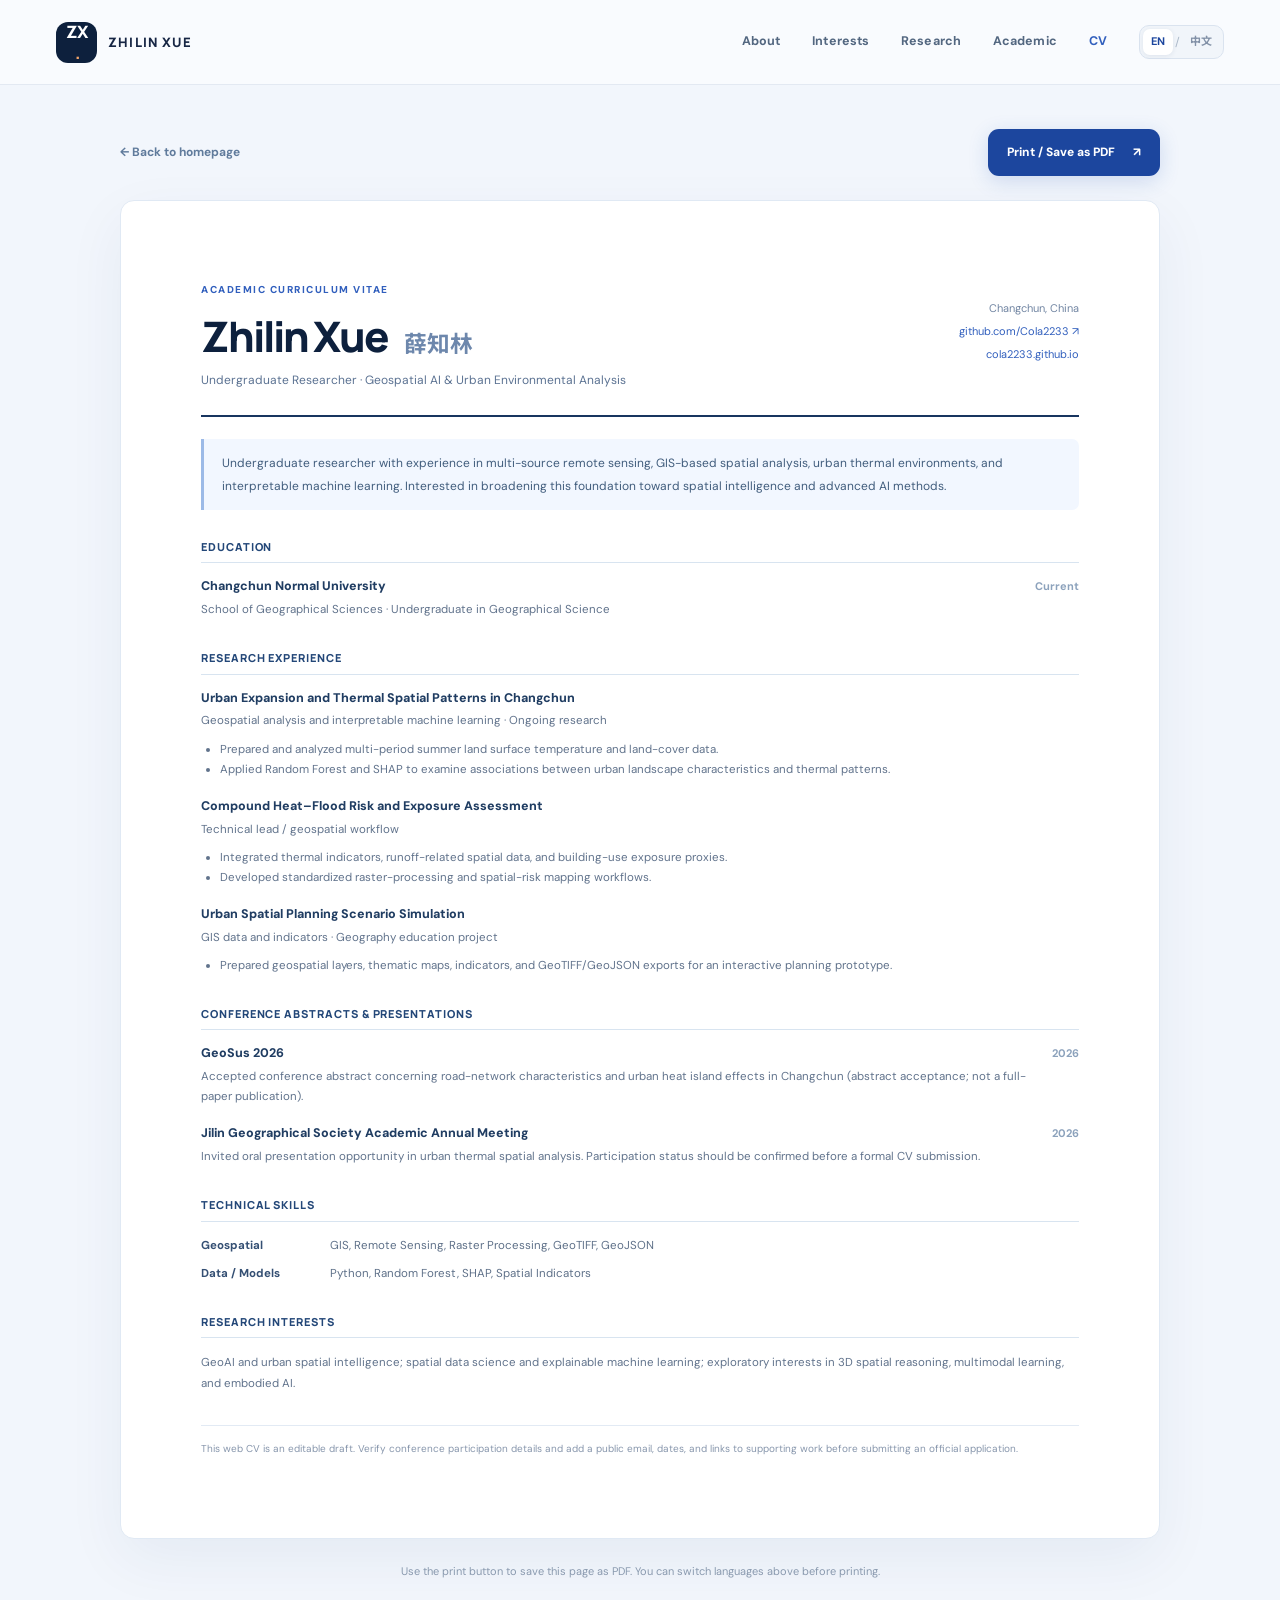
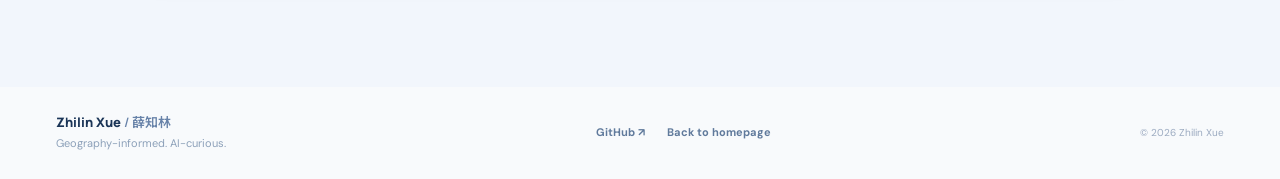
==== cv.html @ 3f7a569b "Add files via upload" ====
<!doctype html>
<html lang="en">
<head>
  <meta charset="utf-8"><meta name="viewport" content="width=device-width, initial-scale=1"><meta name="color-scheme" content="light"><meta name="theme-color" content="#f7f9fc">
  <meta name="description" data-i18n-content="meta.cvDesc" content="Academic CV of Zhilin Xue, undergraduate researcher in geospatial science and artificial intelligence.">
  <link rel="icon" href="assets/favicon.svg" type="image/svg+xml">
  <link rel="preconnect" href="https://fonts.googleapis.com"><link rel="preconnect" href="https://fonts.gstatic.com" crossorigin>
  <link href="https://fonts.googleapis.com/css2?family=DM+Sans:wght@400;500;600;700&family=Manrope:wght@400;500;600;700;800&family=Noto+Sans+SC:wght@400;500;600;700&display=swap" rel="stylesheet">
  <link rel="stylesheet" href="assets/styles.css"><script src="assets/translations.js" defer></script><script src="assets/main.js" defer></script>
  <title>Zhilin Xue · Academic CV</title>
</head>
<body data-page="cv">
  <a href="#main" class="skip-link" data-i18n="ui.skip">Skip to content</a>
  <header class="site-header"><div class="wrap nav-wrap">
    <a href="index.html" class="logo-lockup" data-internal-link><span class="brand-mark">ZX<span class="brand-dot">.</span></span><span class="brand-name">ZHILIN XUE</span></a>
    <nav id="site-nav" class="site-nav" aria-label="Primary navigation"><a href="index.html#about" data-internal-link data-i18n="nav.about">About</a><a href="index.html#interests" data-internal-link data-i18n="nav.interests">Interests</a><a href="index.html#projects" data-internal-link data-i18n="nav.projects">Research</a><a href="index.html#academic" data-internal-link data-i18n="nav.academic">Academic</a><a href="cv.html" data-internal-link class="active" aria-current="page" data-i18n="nav.cv">CV</a></nav>
    <div class="header-actions"><div class="lang-switch" role="group" aria-label="Website language"><button type="button" data-lang="en" aria-pressed="true">EN</button><span aria-hidden="true" class="lang-separator">/</span><button type="button" data-lang="zh" aria-pressed="false">中文</button></div><button type="button" class="mobile-menu" id="menu-toggle" aria-expanded="false" aria-controls="site-nav" aria-label="Open menu"><span></span><span></span><span></span></button></div>
  </div></header>
  <main id="main" class="cv-main"><div class="wrap cv-shell">
    <div class="cv-toolbar"><a href="index.html" class="back-link" data-internal-link><span aria-hidden="true">←</span> <span data-i18n="cv.back">Back to homepage</span></a><button type="button" class="button button-primary print-button" id="print-cv"><span data-i18n="cv.print">Print / Save as PDF</span> <span aria-hidden="true">↗</span></button></div>
    <article class="cv-paper">
      <header class="cv-paper-header"><div><div class="cv-eyebrow" data-i18n="cv.eyebrow">ACADEMIC CURRICULUM VITAE</div><h1>Zhilin Xue <span>薛知林</span></h1><p data-i18n="cv.subtitle">Undergraduate Researcher · Geospatial AI & Urban Environmental Analysis</p></div><div class="cv-header-side"><span data-i18n="cv.location">Changchun, China</span><a href="https://github.com/Cola2233" target="_blank" rel="noopener noreferrer">github.com/Cola2233 ↗</a><a href="index.html" data-internal-link>cola2233.github.io</a></div></header>
      <div class="cv-summary" data-i18n="cv.summary">Undergraduate researcher with experience in multi-source remote sensing, GIS-based spatial analysis, urban thermal environments, and interpretable machine learning. Interested in broadening this foundation toward spatial intelligence and advanced AI methods.</div>
      <section class="cv-section"><h2 data-i18n="cv.education">Education</h2><div class="cv-entry"><div class="cv-entry-main"><strong data-i18n="cv.school">Changchun Normal University</strong><span data-i18n="cv.schoolEnglish">School of Geographical Sciences · Undergraduate in Geographical Science</span></div><div class="cv-date" data-i18n="cv.current">Current</div></div></section>
      <section class="cv-section"><h2 data-i18n="cv.research">Research Experience</h2>
        <div class="cv-entry"><div class="cv-entry-main"><strong data-i18n="cv.r1title">Urban Expansion and Thermal Spatial Patterns in Changchun</strong><span data-i18n="cv.r1role">Geospatial analysis and interpretable machine learning · Ongoing research</span><ul><li data-i18n="cv.r1b1">Prepared and analyzed multi-period summer land surface temperature and land-cover data.</li><li data-i18n="cv.r1b2">Applied Random Forest and SHAP to examine associations between urban landscape characteristics and thermal patterns.</li></ul></div></div>
        <div class="cv-entry"><div class="cv-entry-main"><strong data-i18n="cv.r2title">Compound Heat–Flood Risk and Exposure Assessment</strong><span data-i18n="cv.r2role">Technical lead / geospatial workflow</span><ul><li data-i18n="cv.r2b1">Integrated thermal indicators, runoff-related spatial data, and building-use exposure proxies.</li><li data-i18n="cv.r2b2">Developed standardized raster-processing and spatial-risk mapping workflows.</li></ul></div></div>
        <div class="cv-entry"><div class="cv-entry-main"><strong data-i18n="cv.r3title">Urban Spatial Planning Scenario Simulation</strong><span data-i18n="cv.r3role">GIS data and indicators · Geography education project</span><ul><li data-i18n="cv.r3b1">Prepared geospatial layers, thematic maps, indicators, and GeoTIFF/GeoJSON exports for an interactive planning prototype.</li></ul></div></div>
      </section>
      <section class="cv-section"><h2 data-i18n="cv.presentations">Conference Abstracts & Presentations</h2>
        <div class="cv-entry"><div class="cv-entry-main"><strong>GeoSus 2026</strong><span data-i18n="cv.c1">Accepted conference abstract concerning road-network characteristics and urban heat island effects in Changchun (abstract acceptance; not a full-paper publication).</span></div><div class="cv-date">2026</div></div>
        <div class="cv-entry"><div class="cv-entry-main"><strong data-i18n="cv.c2title">Jilin Geographical Society Academic Annual Meeting</strong><span data-i18n="cv.c2">Invited oral presentation opportunity in urban thermal spatial analysis. Participation status should be confirmed before a formal CV submission.</span></div><div class="cv-date">2026</div></div>
      </section>
      <section class="cv-section"><h2 data-i18n="cv.skills">Technical Skills</h2><div class="cv-skill-row"><strong data-i18n="cv.sgeo">Geospatial</strong><span>GIS, Remote Sensing, Raster Processing, GeoTIFF, GeoJSON</span></div><div class="cv-skill-row"><strong data-i18n="cv.sdata">Data / Models</strong><span>Python, Random Forest, SHAP, Spatial Indicators</span></div></section>
      <section class="cv-section"><h2 data-i18n="cv.interests">Research Interests</h2><p data-i18n="cv.interestsDesc">GeoAI and urban spatial intelligence; spatial data science and explainable machine learning; exploratory interests in 3D spatial reasoning, multimodal learning, and embodied AI.</p></section>
      <div class="cv-paper-note" data-i18n="cv.note">This web CV is an editable draft. Verify conference participation details and add a public email, dates, and links to supporting work before submitting an official application.</div>
    </article>
    <p class="cv-after" data-i18n="cv.after">Use the print button to save this page as PDF. You can switch languages above before printing.</p>
  </div></main>
  <footer class="site-footer"><div class="wrap footer-inner"><div><strong>Zhilin Xue <span class="footer-cname">/ 薛知林</span></strong><span data-i18n="footer.tag">Geography-informed. AI-curious.</span></div><div class="footer-links"><a href="https://github.com/Cola2233" target="_blank" rel="noopener noreferrer">GitHub ↗</a><a href="index.html" data-internal-link data-i18n="cv.back">Back to homepage</a></div><span class="copyright">© <span id="year">2026</span> Zhilin Xue</span></div></footer>
</body>
</html>
---- assets/styles.css ----
:root {
  --ink: #172644;
  --ink-strong: #0d203d;
  --muted: #60718a;
  --muted-light: #8898ac;
  --brand: #315fbd;
  --brand-deep: #1c469e;
  --brand-light: #e7f0ff;
  --line: #dde5ef;
  --bg: #f8fafc;
  --white: #fff;
  --orange: #f3a469;
  --body-font: 'DM Sans', 'Noto Sans SC', sans-serif;
  --display-font: 'Manrope', 'Noto Sans SC', sans-serif;
  --shadow: 0 15px 50px rgba(23, 55, 103, .07);
}
*, *::before, *::after { box-sizing: border-box; }
html { scroll-behavior: smooth; scroll-padding-top: 105px; }
body { margin: 0; color: var(--ink); background: var(--bg); font-family: var(--body-font); font-size: 16px; line-height: 1.73; -webkit-font-smoothing: antialiased; }
body.is-zh { font-family: 'Noto Sans SC', 'DM Sans', sans-serif; }
::selection { background: #d8e5ff; color: var(--ink-strong); }
button, a { -webkit-tap-highlight-color: transparent; }
a { color: inherit; text-decoration: none; }
button { font: inherit; cursor: pointer; }
a:focus-visible, button:focus-visible { outline: 3px solid #7ca5f5; outline-offset: 4px; }
.wrap { width: min(1168px, calc(100% - 96px)); margin: 0 auto; }
.skip-link { position: fixed; z-index: 100; top: -80px; left: 18px; background: var(--ink-strong); color: white; padding: 8px 15px; border-radius: 8px; }
.skip-link:focus { top: 10px; }
.reading-progress { position: fixed; z-index: 50; left: 0; top: 0; height: 3px; width: 0; background: var(--brand); transition: width .1s ease-out; }
.site-header { position: sticky; top: 0; z-index: 40; height: 85px; background: rgba(249, 251, 254, .93); border-bottom: 1px solid rgba(221, 229, 239, .78); backdrop-filter: blur(18px); -webkit-backdrop-filter: blur(18px); }
.nav-wrap { height: 100%; display: flex; align-items: center; justify-content: space-between; gap: 32px; }
.logo-lockup { display: inline-flex; gap: 11px; align-items: center; white-space: nowrap; flex: 0 0 auto; }
.brand-mark { display: grid; place-items: center; position: relative; width: 41px; height: 41px; background: var(--ink-strong); color: white; border-radius: 12px; font: 800 17px/1 var(--display-font); letter-spacing: -1.4px; }
.brand-dot { color: var(--orange); }
.brand-name { font: 800 13px/1 var(--display-font); letter-spacing: .09em; }
.site-nav { display: flex; align-items: center; gap: clamp(17px, 2.5vw, 35px); margin-left: auto; }
.site-nav a { color: #536780; font-weight: 700; font-size: 12.5px; letter-spacing: .008em; transition: color .18s ease; }
.site-nav a:hover, .site-nav a.active, .site-nav a[aria-current] { color: var(--brand); }
.header-actions { display: flex; align-items: center; gap: 14px; }
.lang-switch { border: 1px solid #dae3ef; background: #f1f5fa; border-radius: 10px; display: inline-flex; align-items: center; padding: 3px; gap: 2px; }
.lang-switch button { border: 0; background: transparent; padding: 5px 8px; font-size: 11px; font-weight: 700; color: #8291a7; border-radius: 7px; line-height: 1.45; transition: background .2s, color .2s, box-shadow .2s; }
.lang-switch button.active { color: var(--brand-deep); background: #fff; box-shadow: 0 1px 5px rgba(30,60,100,.09); }
.lang-separator { color: #abb8c8; font-size: 12px; }
.mobile-menu { display: none; }
.section-padding { padding: 112px 0; }
.hero { position: relative; padding: 103px 0 115px; overflow: hidden; background: radial-gradient(ellipse at 72% 44%, #edf4ff 0, transparent 54%), #fbfcff; }
.hero::before { content: ''; position: absolute; width: 520px; height: 520px; background: radial-gradient(circle, rgba(211,229,255,.45), transparent 70%); top: -220px; left: -200px; pointer-events: none; }
.hero-grid { display: grid; grid-template-columns: minmax(0, 1.06fr) minmax(0, .94fr); gap: clamp(34px, 5vw, 76px); align-items: center; position: relative; }
.hero-content { position: relative; z-index: 2; }
.eyebrow { display: inline-flex; align-items: center; gap: 10px; font-size: 10px; letter-spacing: .15em; font-weight: 800; color: var(--brand); margin-bottom: 25px; line-height: 1.7; }
.pulse-dot { width: 8px; height: 8px; border-radius: 50%; background: #5d9ee4; box-shadow: 0 0 0 5px #e4efff; flex-shrink: 0; }
h1, h2, h3, p { margin-top: 0; }
.hero h1 { font: 800 clamp(48px, 5.4vw, 73px)/1.13 var(--display-font); letter-spacing: -.065em; margin: 0; color: var(--ink-strong); }
.hero h1 > span:first-child { font-size: .79em; }
.display-name { display: inline-block; white-space: nowrap; }
.full-stop { color: var(--brand); }
.hero-rule { width: 64px; height: 3px; border-radius: 3px; background: #7e9ddc; margin: 27px 0 23px; }
.hero-lead { font: 700 clamp(19px, 2vw, 24px)/1.5 var(--display-font); letter-spacing: -.024em; color: #334c70; max-width: 610px; margin-bottom: 15px; }
.hero-intro { font-size: 14.5px; line-height: 1.9; max-width: 550px; color: var(--muted); margin-bottom: 27px; }
.hero-cta { display: flex; align-items: center; flex-wrap: wrap; gap: 11px; }
.button { display: inline-flex; justify-content: center; align-items: center; gap: 18px; border-radius: 11px; border: 1px solid transparent; min-height: 47px; padding: 11px 19px; font-size: 12px; line-height: 1.3; font-weight: 800; transition: transform .2s ease, background .2s ease, box-shadow .2s ease; }
.button:hover { transform: translateY(-2px); }
.button-primary { color: #fff; background: var(--brand-deep); box-shadow: 0 5px 20px rgba(40,88,182,.18); }
.button-primary:hover { background: #173980; box-shadow: 0 9px 25px rgba(40,88,182,.22); }
.button-outline { border-color: #ccd8e8; background: rgba(255,255,255,.75); color: var(--ink); }
.button-outline:hover { border-color: #91acd2; background: #fff; }
.hero-meta { display: flex; flex-wrap: wrap; gap: 12px 24px; align-items: center; margin-top: 34px; }
.meta-item { display: inline-flex; align-items: center; gap: 7px; color: #617590; font-size: 11px; font-weight: 700; }
.meta-item svg { color: #8ca2c3; }
.tiny-ring { width: 10px; height: 10px; border: 2px solid #8ca2c3; border-radius: 50%; }
.hero-art { position: relative; min-width: 0; padding: 14px 0 25px 15px; }
.art-frame { overflow: hidden; transform: rotate(1.4deg); background: white; padding: 14px; border: 1px solid #d6e1ef; box-shadow: 0 22px 65px rgba(27,66,120,.16), 0 5px 12px rgba(27,66,120,.035); border-radius: 20px; }
.visual-topbar, .visual-bottom { display: flex; align-items: center; justify-content: space-between; gap: 10px; }
.visual-topbar { padding: 1px 5px 12px; }
.visual-kicker, .visual-coordinates, .visual-index { font: 700 9px/1.4 var(--display-font); letter-spacing: .13em; color: #7a90ab; }
.visual-coordinates { color: #9caabc; }
.art-map { display: block; width: 100%; height: auto; aspect-ratio: 540/510; border-radius: 9px; }
.visual-bottom { padding: 13px 5px 0; }
.visual-legend { display: flex; align-items: center; gap: 5px; font-size: 9px; line-height: 1.55; color: #7b90aa; }
.legend-color { display: inline-block; width: 8px; height: 8px; border-radius: 2px; flex: 0 0 auto; }
.legend-color.cool { background: #90b0f1; }
.legend-color.warm { background: #efb381; margin-right: 5px; }
.floating-tag { position: absolute; right: -17px; bottom: 0; transform: rotate(-2deg); display: inline-flex; gap: 11px; align-items: center; background: var(--ink-strong); color: #fff; box-shadow: 0 10px 30px rgba(22,43,83,.16); padding: 13px 16px; border-radius: 9px; font-size: 9px; font-weight: 800; letter-spacing: .075em; }
.floating-tag-symbol { color: #f4b580; font-size: 19px; font-weight: 400; }
.subtle-strip { background: #eaf1fa; border-block: 1px solid #dbe7f5; }
.keyword-list { display: flex; align-items: center; justify-content: space-between; gap: 15px; min-height: 62px; color: #7088ac; font: 800 10px/1.6 var(--display-font); letter-spacing: .105em; }
.keyword-list > span:nth-child(even) { color: #9fb9de; font-size: 14px; }
.section-grid { display: grid; grid-template-columns: minmax(165px, .3fr) minmax(0, .7fr); gap: 48px; }
.section-label { text-transform: uppercase; color: #4e74b0; font-size: 10px; line-height: 1.7; font-weight: 800; letter-spacing: .13em; white-space: nowrap; }
.section-index { color: #a5b7cf; margin-right: 10px; }
.section-title { color: var(--ink-strong); font: 800 clamp(27px, 3.5vw, 42px)/1.27 var(--display-font); letter-spacing: -.049em; margin-bottom: 20px; max-width: 770px; }
.section-body p { color: #5a6e89; font-size: 14.5px; line-height: 2; margin-bottom: 14px; max-width: 850px; }
.section-body p.body-large { color: #2f4668; font-size: 17px; line-height: 1.8; font-weight: 600; margin-bottom: 20px; }
.about-section { background: #fff; }
.about-meta { display: grid; grid-template-columns: 1fr 1fr; gap: 28px; border-top: 1px solid var(--line); margin-top: 32px; padding-top: 25px; }
.about-meta > div { display: flex; flex-direction: column; gap: 6px; }
.mini-label { font: 800 9px/1.6 var(--display-font); letter-spacing: .16em; color: #8fa1bc; }
.about-meta strong { color: #324b6c; font-size: 12px; font-weight: 700; }
.section-intro { display: grid; grid-template-columns: minmax(165px, .3fr) minmax(0, .7fr); gap: 48px; margin-bottom: 42px; }
.section-intro .section-title { margin-bottom: 10px; }
.section-subtitle { font-size: 14px; color: var(--muted); line-height: 1.85; max-width: 750px; margin: 0; }
.interests-section { background: #f5f8fc; }
.interest-grid { display: grid; grid-template-columns: 1fr 1fr; gap: 22px; }
.interest-card { position: relative; background: #fff; border: 1px solid #dbe4ef; border-radius: 17px; padding: clamp(25px, 3.3vw, 42px); overflow: hidden; min-height: 355px; transition: transform .2s ease, box-shadow .2s ease; }
.interest-card:hover { transform: translateY(-4px); box-shadow: var(--shadow); }
.interest-card.primary-card { background: linear-gradient(145deg, #fff 62%, #f1f6fd); }
.interest-card.exploration-card { background: linear-gradient(145deg, #fff 59%, #eef1fb); }
.interest-header { display: flex; justify-content: space-between; align-items: center; font: 800 10px/1.5 var(--display-font); letter-spacing: .15em; color: #7992b7; }
.interest-glyph { font-size: 18px; font-weight: 400; color: #9db2d2; }
.interest-symbol { position: relative; margin: 35px 0 23px; height: 48px; width: 48px; }
.geosymbol { border: 2px solid #3d71be; transform: rotate(22deg); border-radius: 6px; }
.geosymbol span { position: absolute; border: 1px solid #85a9dc; border-radius: 3px; width: 29px; height: 29px; }
.geosymbol span:nth-child(1) { left: -11px; top: 9px; }
.geosymbol span:nth-child(2) { left: 9px; top: -10px; }
.geosymbol span:nth-child(3) { left: 15px; top: 22px; width: 12px; height: 12px; background: #8db3e9; }
.aisymbol { border: 1px solid #5474b9; border-radius: 50%; }
.aisymbol::after, .aisymbol::before { content: ''; position: absolute; background: #879ed4; height: 1px; transform-origin: left; }
.aisymbol::before { width: 47px; transform: rotate(45deg); top: 10px; left: 5px; }
.aisymbol::after { width: 45px; transform: rotate(-40deg); top: 34px; left: 6px; }
.aisymbol span { position: absolute; z-index: 1; width: 10px; height: 10px; background: #4e6cbd; border-radius: 50%; box-shadow: 0 0 0 4px #e7eefa; }
.aisymbol span:nth-child(1) { top: 2px; left: 1px; }.aisymbol span:nth-child(2) { top: 2px; right: 1px; }.aisymbol span:nth-child(3) { bottom: 2px; left: 1px; }.aisymbol span:nth-child(4) { bottom: 2px; right: 1px; }
.interest-card h3 { font: 800 clamp(18px, 2vw, 23px)/1.35 var(--display-font); letter-spacing: -.03em; margin-bottom: 11px; }
.interest-card p { color: var(--muted); font-size: 13px; line-height: 1.85; margin-bottom: 19px; max-width: 410px; }
.chip-row { display: flex; flex-wrap: wrap; gap: 7px; }
.chip-row span { display: inline-flex; align-items: center; background: #edf3fc; border-radius: 6px; padding: 6px 9px; color: #5173a6; font-size: 10px; font-weight: 700; line-height: 1.2; }
.interest-status { display: block; color: #527ebb; font: 800 9px/1.4 var(--display-font); letter-spacing: .13em; margin-top: 29px; }
.interest-status.exploring { color: #7e72b6; }
.project-section { background: #fff; }
.project-list { border-top: 1px solid var(--line); }
.project-card { display: grid; grid-template-columns: 178px minmax(0, 1fr) 26px; align-items: center; gap: 38px; padding: 28px 0; border-bottom: 1px solid var(--line); }
.project-index { display: flex; flex-direction: column; gap: 10px; align-items: flex-start; color: #a0b2ca; font: 800 10px/1.4 var(--display-font); letter-spacing: .14em; }
.project-art { position: relative; width: 178px; height: 136px; border-radius: 10px; overflow: hidden; }
.art-heat { background: linear-gradient(145deg, #dbecf5, #a8c6e2); }
.art-heat::before { content: ''; position: absolute; inset: -25%; background: repeating-linear-gradient(90deg, transparent 0 20px, rgba(255,255,255,.4) 21px), repeating-linear-gradient(0deg, transparent 0 21px, rgba(255,255,255,.4) 22px); transform: rotate(20deg) scale(1.2); }
.art-sun { position: absolute; top: -23px; right: -27px; width: 154px; height: 154px; background: radial-gradient(circle,#e8a36c 0%, #fbd2a4 25%, rgba(243,159,112,.55) 40%, transparent 67%); border-radius: 50%; }
.art-mosaic { position: absolute; bottom: -20px; left: 29px; width: 95px; height: 113px; border: 11px solid rgba(49,98,173,.25); transform: rotate(33deg); }
.art-flood { background: #e1edfa; }
.art-layer { position: absolute; width: 200px; height: 72px; border-radius: 42%; transform: rotate(-26deg); }
.art-layer.layer-a { top: 8px; left: -23px; background: #a6c5e5; }
.art-layer.layer-b { top: 41px; left: -18px; background: #648ebc; }
.art-layer.layer-c { top: 81px; left: 4px; background: #315e9a; }
.art-flood::after { content: ''; position: absolute; width: 168px; height: 168px; border: 2px dashed rgba(255,255,255,.75); border-radius: 50%; top: -18px; left: 42px; }
.art-education { background: #e9eefa; display: grid; grid-template-columns: repeat(3,1fr); grid-template-rows: repeat(2,1fr); gap: 7px; padding: 17px; }
.gridcell { border-radius: 5px; background: #abc1e3; }.gridcell.g2 { background:#719fd0 }.gridcell.g3 { background:#d5e1a5 }.gridcell.g4 { background:#8ab7ae }.gridcell.g5 { background:#3f74b2 }.gridcell.g6 { background:#e6bf83 }
.project-label { display: inline-flex; gap: 8px; align-items: center; color: #547fb5; font: 800 9px/1.6 var(--display-font); letter-spacing: .13em; margin-bottom: 10px; }
.status-dot { display: inline-block; width: 7px; height: 7px; border-radius: 50%; background: #5a96de; }
.status-dot.gray { background: #93a3bb; }
.project-detail h3 { color: #1c3354; font: 800 clamp(19px, 2.2vw, 24px)/1.4 var(--display-font); letter-spacing: -.035em; margin-bottom: 9px; }
.project-detail p { color: #65758a; font-size: 13px; line-height: 1.85; margin-bottom: 12px; max-width: 680px; }
.chip-row.muted span { background: #f2f5f9; color: #697d9d; padding: 5px 8px; }
.project-arrow { align-self: start; color: #b6c3d7; font-size: 19px; font-weight: 300; }
.section-footnote { color: #8c9bb0; font-size: 11px; line-height: 1.7; padding-top: 18px; }
.academic-section { background: #f5f8fc; }
.academic-list { border-top: 1px solid var(--line); }
.academic-row { display: grid; grid-template-columns: 85px minmax(0, 1fr) 140px; gap: 30px; align-items: start; padding: 30px 0; border-bottom: 1px solid var(--line); }
.academic-year { font: 800 20px/1.45 var(--display-font); letter-spacing: -.035em; color: #9caecc; }
.academic-type { display: inline-block; font: 800 9px/1.5 var(--display-font); letter-spacing: .12em; color: #537eba; margin-bottom: 10px; }
.academic-row h3 { font: 800 18px/1.5 var(--display-font); margin-bottom: 6px; letter-spacing: -.02em; color: #263d5f; }
.academic-row p { color: var(--muted); margin: 0; font-size: 13px; line-height: 1.8; }
.outcome { justify-self: end; white-space: nowrap; padding: 7px 10px; background: #e5effd; color: #416baa; font-size: 10px; font-weight: 800; border-radius: 6px; line-height: 1.35; }
.skills-section { background: white; }
.skill-grid { display: grid; grid-template-columns: repeat(4, minmax(0,1fr)); gap: 15px; }
.skill-block { background: #f5f8fc; border: 1px solid #e7edf6; border-radius: 12px; padding: 26px 21px; min-height: 196px; }
.skill-block.new-skill { background: #edf2fb; }
.skill-icon { display: inline-block; color: #9fb5d3; font: 800 11px/1.3 var(--display-font); margin-bottom: 27px; }
.skill-block h3 { color: #2b4468; font-size: 14px; line-height: 1.4; margin-bottom: 11px; font-weight: 800; }
.skill-block p { margin: 0; color: #697e9b; font-size: 11px; line-height: 1.85; }
.contact-section { background: #142a4c; color: white; }
.contact-inner { display: grid; grid-template-columns: 1fr auto; align-items: center; gap: 42px; }
.contact-kicker { color: #93b4f0; font: 800 10px/1.5 var(--display-font); letter-spacing: .16em; margin-bottom: 15px; }
.contact-section h2 { color: white; font: 800 clamp(27px,3.5vw,44px)/1.3 var(--display-font); letter-spacing: -.045em; margin-bottom: 14px; }
.contact-section p { color: #b6c8df; font-size: 14px; max-width: 580px; line-height: 1.8; margin: 0; }
.contact-actions { display: flex; flex-direction: column; align-items: flex-end; gap: 15px; }
.button-white { background: #fff; color: #1d3b6b; white-space: nowrap; }
.button-white:hover { background: #eaf3ff; }
.text-link { font-size: 12px; font-weight: 700; }
.light-link { color: #c5d7ee; }
.light-link:hover { color: #fff; }
.site-footer { background: #f8fafc; padding: 26px 0; }
.footer-inner { display: flex; align-items: center; flex-wrap: wrap; gap: 30px; justify-content: space-between; }
.footer-inner > div:first-child { display: flex; flex-direction: column; gap: 2px; }
.footer-inner strong { color: #1b3557; font: 800 13px/1.5 var(--display-font); }
.footer-cname { color: #6883a9; font-weight: 600; }
.footer-inner > div:first-child > span { color: #8ca0b9; font-size: 11px; }
.footer-links { display: flex; align-items: center; gap: 22px; color: #607a9c; font-size: 11px; font-weight: 700; }
.footer-links a:hover { color: var(--brand); }
.copyright { color: #9baac0; font-size: 10px; }

/* CV page */
.cv-main { padding: 44px 0 95px; background: #f2f6fc; }
.cv-shell { max-width: 1040px; }
.cv-toolbar { display: flex; justify-content: space-between; align-items: center; gap: 18px; margin-bottom: 24px; }
.back-link { color: #607b9c; font-size: 12px; font-weight: 700; }
.back-link:hover { color: var(--brand); }
.print-button { border: 0; }
.cv-paper { background: white; border: 1px solid #e0e9f4; border-radius: 14px; box-shadow: 0 20px 60px rgba(21,54,104,.06); padding: clamp(35px, 6.4vw, 80px); }
.cv-paper-header { display: flex; justify-content: space-between; align-items: start; gap: 24px; padding-bottom: 25px; border-bottom: 2px solid #18355f; }
.cv-eyebrow { color: var(--brand); font-size: 10px; letter-spacing: .15em; font-weight: 800; margin-bottom: 13px; }
.cv-paper-header h1 { font: 800 clamp(29px, 4vw, 42px)/1.2 var(--display-font); letter-spacing: -.05em; color: var(--ink-strong); margin-bottom: 8px; }
.cv-paper-header h1 span { font-size: .54em; font-weight: 700; letter-spacing: 0; margin-left: 10px; color: #6d87ac; white-space: nowrap; }
.cv-paper-header p { font-size: 12px; color: #5b7292; max-width: 520px; margin: 0; }
.cv-header-side { display: flex; flex-direction: column; gap: 4px; padding-top: 18px; color: #7185a2; font-size: 11px; text-align: right; white-space: nowrap; }
.cv-header-side a { color: var(--brand); }
.cv-summary { color: #415d7d; background: #f2f7ff; border-left: 3px solid #9cbae7; border-radius: 0 7px 7px 0; font-size: 12px; line-height: 1.85; padding: 13px 18px; margin: 22px 0 29px; }
.cv-section { margin-bottom: 30px; break-inside: avoid-page; }
.cv-section h2 { color: #234778; text-transform: uppercase; font: 800 11px/1.5 var(--display-font); letter-spacing: .085em; margin-bottom: 14px; padding-bottom: 7px; border-bottom: 1px solid #d8e4f0; }
.cv-entry { display: flex; justify-content: space-between; gap: 24px; margin-bottom: 17px; break-inside: avoid-page; }
.cv-entry-main { display: flex; flex-direction: column; gap: 4px; }
.cv-entry-main strong { font-size: 12.5px; font-weight: 800; line-height: 1.5; color: #203d62; }
.cv-entry-main span, .cv-entry-main li { color: #61738c; font-size: 11.5px; line-height: 1.75; }
.cv-entry-main ul { margin: 4px 0 0; padding-left: 19px; }
.cv-date { color: #8ca2bc; font-size: 11px; font-weight: 700; white-space: nowrap; }
.cv-skill-row { display: flex; gap: 15px; align-items: baseline; font-size: 11.5px; margin: 8px 0; }
.cv-skill-row strong { min-width: 114px; color: #344f73; }
.cv-skill-row span { color: #5f7189; }
.cv-section > p { font-size: 11.5px; line-height: 1.85; color: #61738c; margin: 0; }
.cv-paper-note { color: #8796ac; font-size: 10px; line-height: 1.8; border-top: 1px solid #e2eaf4; padding-top: 14px; }
.cv-after { color: #8999ae; font-size: 11px; text-align: center; margin-top: 23px; }

@media (max-width: 1100px) {
  .wrap { width: min(100% - 60px, 1168px); }
  .nav-wrap { gap: 20px; }
  .site-nav { gap: 18px; }
  .hero { padding: 82px 0 94px; }
  .hero-grid { gap: 25px; }
  .floating-tag { right: 0; }
  .project-card { grid-template-columns: 162px minmax(0, 1fr) 18px; gap: 27px; }
  .project-art { width: 162px; }
  .skill-grid { grid-template-columns: repeat(2,minmax(0,1fr)); }
}
@media (max-width: 820px) {
  .wrap { width: min(100% - 44px, 710px); }
  .site-header { height: 72px; }
  .nav-wrap { gap: 14px; }
  .brand-mark { width: 38px; height: 38px; }
  .site-nav { display: none; position: absolute; top: 72px; left: 0; right: 0; z-index: 20; padding: 12px 22px 23px; background: #fafcff; box-shadow: 0 16px 30px rgba(31,62,107,.1); border-bottom: 1px solid var(--line); }
  .site-nav.open { display: flex; flex-direction: column; align-items: stretch; gap: 0; }
  .site-nav a { padding: 12px 8px; border-bottom: 1px solid #ecf1f7; font-size: 14px; }
  .mobile-menu { display: flex; flex-direction: column; justify-content: center; gap: 4px; background: transparent; border: 1px solid var(--line); border-radius: 9px; padding: 10px; width: 38px; height: 38px; }
  .mobile-menu span { display: block; background: #45668e; width: 100%; height: 2px; border-radius: 3px; }
  .section-padding { padding: 79px 0; }
  .hero { padding: 75px 0; }
  .hero-grid { grid-template-columns: 1fr; }
  .hero-content { max-width: 630px; }
  .hero-art { max-width: 590px; margin: 12px auto 0; width: 100%; padding-left: 0; }
  .hero h1 { font-size: clamp(46px,7vw,65px); }
  .art-map { max-height: 500px; }
  .keyword-list { gap: 11px; flex-wrap: wrap; justify-content: center; padding: 12px 0; }
  .section-grid, .section-intro { grid-template-columns: 1fr; gap: 18px; }
  .interest-grid { gap: 15px; }
  .interest-card { padding: 24px; }
  .project-card { grid-template-columns: 150px minmax(0, 1fr); gap: 21px; }
  .project-art { width: 150px; height: 121px; }
  .project-arrow { display: none; }
  .academic-row { grid-template-columns: 60px minmax(0,1fr); gap: 20px; }
  .outcome { grid-column: 2; justify-self: start; }
  .contact-inner { grid-template-columns: 1fr; gap: 25px; }
  .contact-actions { align-items: flex-start; }
}
@media (max-width: 580px) {
  .wrap { width: calc(100% - 36px); }
  .brand-name { font-size: 11px; }
  .nav-wrap { gap: 8px; }
  .header-actions { gap: 7px; }
  .lang-switch { gap: 0; }
  .lang-switch button { padding: 5px 6px; }
  .hero { padding: 57px 0 67px; }
  .hero h1 { font-size: clamp(39px, 10vw, 55px); }
  .hero h1 > span:first-child { font-size: .8em; }
  .eyebrow { font-size: 9px; margin-bottom: 21px; }
  .hero-lead { font-size: 19px; }
  .hero-intro { font-size: 13px; }
  .hero-cta { flex-direction: column; align-items: stretch; }
  .hero-cta .button { width: 100%; justify-content: space-between; }
  .hero-meta { margin-top: 26px; }
  .art-frame { padding: 9px; border-radius: 13px; }
  .visual-coordinates { display: none; }
  .visual-legend { font-size: 8px; }
  .floating-tag { bottom: -3px; font-size: 7px; padding: 10px 12px; max-width: 270px; }
  .section-padding { padding: 65px 0; }
  .section-title { font-size: 29px; }
  .section-body p.body-large { font-size: 15px; }
  .section-body p { font-size: 13px; }
  .about-meta { grid-template-columns: 1fr; gap: 16px; }
  .interest-grid, .skill-grid { grid-template-columns: 1fr; }
  .interest-card { min-height: auto; padding: 27px; }
  .interest-status { margin-top: 23px; }
  .project-card { grid-template-columns: 1fr; gap: 14px; padding: 28px 0; }
  .project-index { display: flex; flex-direction: row; gap: 16px; align-items: center; }
  .project-art { width: 144px; height: 105px; }
  .project-detail h3 { font-size: 20px; }
  .academic-row { grid-template-columns: 1fr; gap: 10px; }
  .outcome { grid-column: 1; }
  .academic-year { font-size: 14px; }
  .skill-block { min-height: 160px; }
  .footer-inner { align-items: flex-start; gap: 17px; }
  .copyright { width: 100%; }
  .cv-main { padding: 20px 0 55px; }
  .cv-paper { padding: 24px 19px; }
  .cv-paper-header { flex-direction: column; gap: 8px; }
  .cv-paper-header h1 span { display: inline-block; }
  .cv-header-side { text-align: left; padding: 0; }
  .cv-toolbar { flex-wrap: wrap; }
  .print-button { min-height: 40px; }
  .cv-skill-row { flex-direction: column; gap: 2px; }
}
@media (prefers-reduced-motion: reduce) {
  html { scroll-behavior: auto; }
  *, *::before, *::after { animation-duration: .01ms !important; transition-duration: .01ms !important; }
}
@page { size: A4; margin: 13mm 14mm; }
@media print {
  html { scroll-behavior: auto; }
  body, .cv-main { background: white !important; color: #101f36; }
  .site-header, .site-footer, .cv-toolbar, .cv-after, .skip-link, .reading-progress { display: none !important; }
  .wrap, .cv-shell { width: 100%; max-width: none; margin: 0; }
  .cv-main { padding: 0; }
  .cv-paper { padding: 0; border: 0; border-radius: 0; box-shadow: none; }
  .cv-paper-header { padding-bottom: 15px; }
  .cv-summary { margin: 14px 0 16px; }
  .cv-section { margin-bottom: 16px; }
  .cv-section h2 { margin-bottom: 10px; }
  .cv-entry { margin-bottom: 11px; }
  .cv-entry-main ul { margin-top: 1px; }
  .cv-paper-note { display: none; }
  .cv-section, .cv-entry { break-inside: avoid; }
  a { color: inherit !important; text-decoration: none !important; }
}
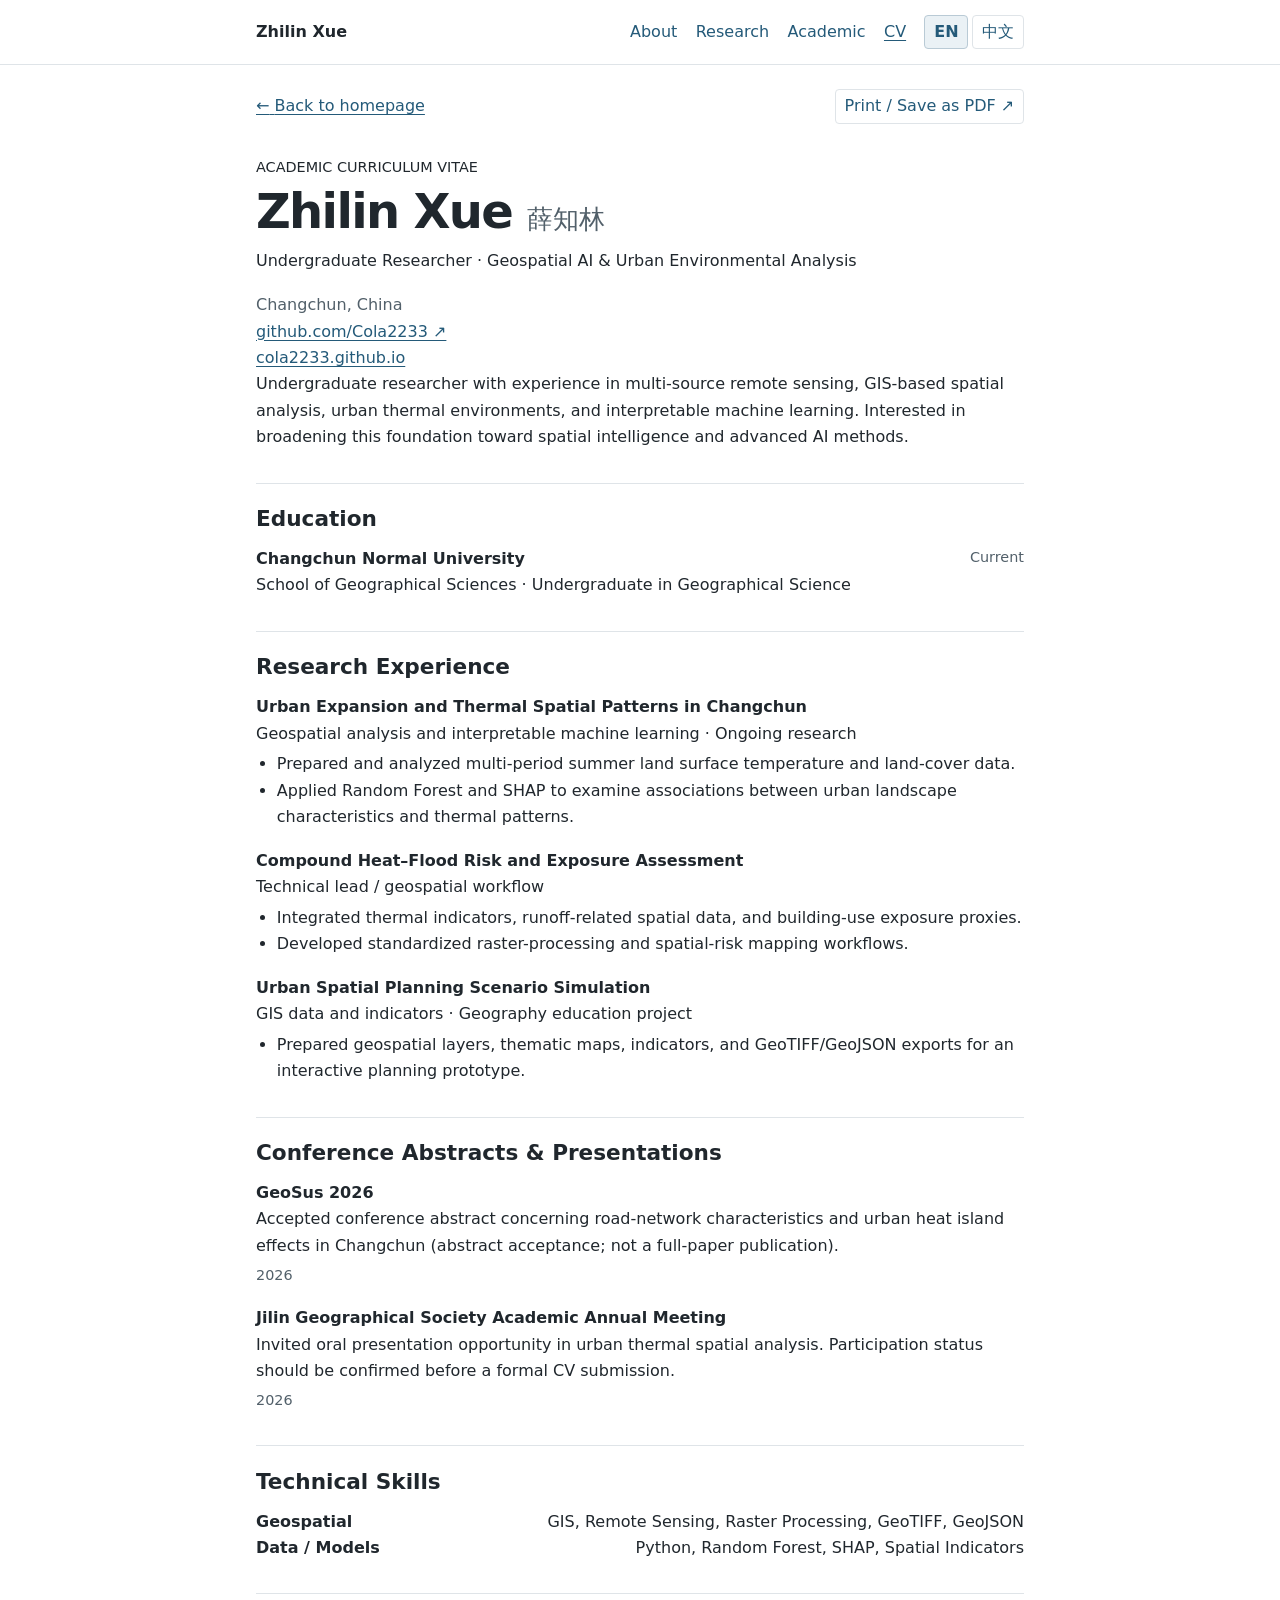
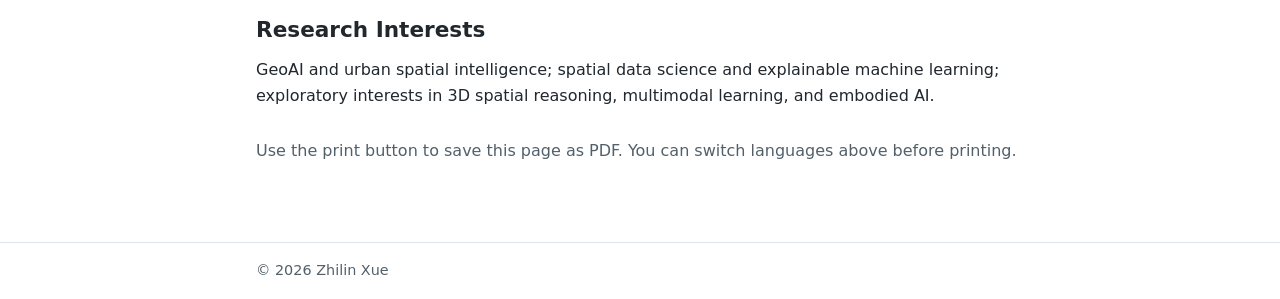
==== commit 83f8b18c: "Simplify bilingual academic homepage" ====
--- a/cv.html
+++ b/cv.html
@@ -4,18 +4,26 @@
   <meta charset="utf-8"><meta name="viewport" content="width=device-width, initial-scale=1"><meta name="color-scheme" content="light"><meta name="theme-color" content="#f7f9fc">
   <meta name="description" data-i18n-content="meta.cvDesc" content="Academic CV of Zhilin Xue, undergraduate researcher in geospatial science and artificial intelligence.">
   <link rel="icon" href="assets/favicon.svg" type="image/svg+xml">
-  <link rel="preconnect" href="https://fonts.googleapis.com"><link rel="preconnect" href="https://fonts.gstatic.com" crossorigin>
-  <link href="https://fonts.googleapis.com/css2?family=DM+Sans:wght@400;500;600;700&family=Manrope:wght@400;500;600;700;800&family=Noto+Sans+SC:wght@400;500;600;700&display=swap" rel="stylesheet">
   <link rel="stylesheet" href="assets/styles.css"><script src="assets/translations.js" defer></script><script src="assets/main.js" defer></script>
   <title>Zhilin Xue · Academic CV</title>
 </head>
 <body data-page="cv">
-  <a href="#main" class="skip-link" data-i18n="ui.skip">Skip to content</a>
-  <header class="site-header"><div class="wrap nav-wrap">
-    <a href="index.html" class="logo-lockup" data-internal-link><span class="brand-mark">ZX<span class="brand-dot">.</span></span><span class="brand-name">ZHILIN XUE</span></a>
-    <nav id="site-nav" class="site-nav" aria-label="Primary navigation"><a href="index.html#about" data-internal-link data-i18n="nav.about">About</a><a href="index.html#interests" data-internal-link data-i18n="nav.interests">Interests</a><a href="index.html#projects" data-internal-link data-i18n="nav.projects">Research</a><a href="index.html#academic" data-internal-link data-i18n="nav.academic">Academic</a><a href="cv.html" data-internal-link class="active" aria-current="page" data-i18n="nav.cv">CV</a></nav>
-    <div class="header-actions"><div class="lang-switch" role="group" aria-label="Website language"><button type="button" data-lang="en" aria-pressed="true">EN</button><span aria-hidden="true" class="lang-separator">/</span><button type="button" data-lang="zh" aria-pressed="false">中文</button></div><button type="button" class="mobile-menu" id="menu-toggle" aria-expanded="false" aria-controls="site-nav" aria-label="Open menu"><span></span><span></span><span></span></button></div>
-  </div></header>
+  <a class="skip-link" href="#main" data-i18n="ui.skip">Skip to content</a>
+  <header class="site-header">
+    <div class="wrap nav-wrap">
+      <a class="brand-name" href="index.html" data-internal-link>Zhilin Xue</a>
+      <nav class="site-nav" aria-label="Primary navigation">
+        <a href="index.html#about" data-internal-link data-i18n="nav.about">About</a>
+        <a href="index.html#projects" data-internal-link data-i18n="nav.projects">Research</a>
+        <a href="index.html#academic" data-internal-link data-i18n="nav.academic">Academic</a>
+        <a href="cv.html" data-internal-link aria-current="page" data-i18n="nav.cv">CV</a>
+      </nav>
+      <div class="lang-switch" role="group" aria-label="Website language">
+        <button type="button" data-lang="en" aria-pressed="true">EN</button>
+        <button type="button" data-lang="zh" aria-pressed="false">中文</button>
+      </div>
+    </div>
+  </header>
   <main id="main" class="cv-main"><div class="wrap cv-shell">
     <div class="cv-toolbar"><a href="index.html" class="back-link" data-internal-link><span aria-hidden="true">←</span> <span data-i18n="cv.back">Back to homepage</span></a><button type="button" class="button button-primary print-button" id="print-cv"><span data-i18n="cv.print">Print / Save as PDF</span> <span aria-hidden="true">↗</span></button></div>
     <article class="cv-paper">
@@ -33,10 +41,11 @@
       </section>
       <section class="cv-section"><h2 data-i18n="cv.skills">Technical Skills</h2><div class="cv-skill-row"><strong data-i18n="cv.sgeo">Geospatial</strong><span>GIS, Remote Sensing, Raster Processing, GeoTIFF, GeoJSON</span></div><div class="cv-skill-row"><strong data-i18n="cv.sdata">Data / Models</strong><span>Python, Random Forest, SHAP, Spatial Indicators</span></div></section>
       <section class="cv-section"><h2 data-i18n="cv.interests">Research Interests</h2><p data-i18n="cv.interestsDesc">GeoAI and urban spatial intelligence; spatial data science and explainable machine learning; exploratory interests in 3D spatial reasoning, multimodal learning, and embodied AI.</p></section>
-      <div class="cv-paper-note" data-i18n="cv.note">This web CV is an editable draft. Verify conference participation details and add a public email, dates, and links to supporting work before submitting an official application.</div>
     </article>
     <p class="cv-after" data-i18n="cv.after">Use the print button to save this page as PDF. You can switch languages above before printing.</p>
   </div></main>
-  <footer class="site-footer"><div class="wrap footer-inner"><div><strong>Zhilin Xue <span class="footer-cname">/ 薛知林</span></strong><span data-i18n="footer.tag">Geography-informed. AI-curious.</span></div><div class="footer-links"><a href="https://github.com/Cola2233" target="_blank" rel="noopener noreferrer">GitHub ↗</a><a href="index.html" data-internal-link data-i18n="cv.back">Back to homepage</a></div><span class="copyright">© <span id="year">2026</span> Zhilin Xue</span></div></footer>
+  <footer class="site-footer">
+    <div class="wrap">© <span id="year">2026</span> Zhilin Xue</div>
+  </footer>
 </body>
 </html>
--- a/assets/styles.css
+++ b/assets/styles.css
@@ -1,328 +1,76 @@
 :root {
-  --ink: #172644;
-  --ink-strong: #0d203d;
-  --muted: #60718a;
-  --muted-light: #8898ac;
-  --brand: #315fbd;
-  --brand-deep: #1c469e;
-  --brand-light: #e7f0ff;
-  --line: #dde5ef;
-  --bg: #f8fafc;
-  --white: #fff;
-  --orange: #f3a469;
-  --body-font: 'DM Sans', 'Noto Sans SC', sans-serif;
-  --display-font: 'Manrope', 'Noto Sans SC', sans-serif;
-  --shadow: 0 15px 50px rgba(23, 55, 103, .07);
+  color-scheme: light;
+  --ink: #20272d;
+  --muted: #52606a;
+  --link: #245a79;
+  --rule: #dfe4e8;
+  font-family: system-ui, "Microsoft YaHei", sans-serif;
 }
+
 *, *::before, *::after { box-sizing: border-box; }
-html { scroll-behavior: smooth; scroll-padding-top: 105px; }
-body { margin: 0; color: var(--ink); background: var(--bg); font-family: var(--body-font); font-size: 16px; line-height: 1.73; -webkit-font-smoothing: antialiased; }
-body.is-zh { font-family: 'Noto Sans SC', 'DM Sans', sans-serif; }
-::selection { background: #d8e5ff; color: var(--ink-strong); }
-button, a { -webkit-tap-highlight-color: transparent; }
-a { color: inherit; text-decoration: none; }
+body { margin: 0; color: var(--ink); background: #fff; line-height: 1.65; }
+a { color: var(--link); text-underline-offset: .2em; }
+a:hover { text-decoration-thickness: 2px; }
+:focus-visible { outline: 2px solid var(--link); outline-offset: 4px; }
+.wrap { width: min(100% - 3rem, 48rem); margin-inline: auto; }
+.site-header { border-bottom: 1px solid var(--rule); }
+.nav-wrap, .site-nav, .lang-switch, .profile-links, .cv-toolbar {
+  display: flex;
+  flex-wrap: wrap;
+  align-items: center;
+  gap: .5rem 1.15rem;
+}
+.nav-wrap { min-height: 4rem; padding-block: .65rem; }
+.brand-name { color: var(--ink); font-weight: 700; margin-right: auto; }
+.brand-name, .site-nav a { text-decoration: none; }
+.site-nav a:hover, .site-nav [aria-current] { text-decoration: underline; }
+.lang-switch { gap: .25rem; }
 button { font: inherit; cursor: pointer; }
-a:focus-visible, button:focus-visible { outline: 3px solid #7ca5f5; outline-offset: 4px; }
-.wrap { width: min(1168px, calc(100% - 96px)); margin: 0 auto; }
-.skip-link { position: fixed; z-index: 100; top: -80px; left: 18px; background: var(--ink-strong); color: white; padding: 8px 15px; border-radius: 8px; }
-.skip-link:focus { top: 10px; }
-.reading-progress { position: fixed; z-index: 50; left: 0; top: 0; height: 3px; width: 0; background: var(--brand); transition: width .1s ease-out; }
-.site-header { position: sticky; top: 0; z-index: 40; height: 85px; background: rgba(249, 251, 254, .93); border-bottom: 1px solid rgba(221, 229, 239, .78); backdrop-filter: blur(18px); -webkit-backdrop-filter: blur(18px); }
-.nav-wrap { height: 100%; display: flex; align-items: center; justify-content: space-between; gap: 32px; }
-.logo-lockup { display: inline-flex; gap: 11px; align-items: center; white-space: nowrap; flex: 0 0 auto; }
-.brand-mark { display: grid; place-items: center; position: relative; width: 41px; height: 41px; background: var(--ink-strong); color: white; border-radius: 12px; font: 800 17px/1 var(--display-font); letter-spacing: -1.4px; }
-.brand-dot { color: var(--orange); }
-.brand-name { font: 800 13px/1 var(--display-font); letter-spacing: .09em; }
-.site-nav { display: flex; align-items: center; gap: clamp(17px, 2.5vw, 35px); margin-left: auto; }
-.site-nav a { color: #536780; font-weight: 700; font-size: 12.5px; letter-spacing: .008em; transition: color .18s ease; }
-.site-nav a:hover, .site-nav a.active, .site-nav a[aria-current] { color: var(--brand); }
-.header-actions { display: flex; align-items: center; gap: 14px; }
-.lang-switch { border: 1px solid #dae3ef; background: #f1f5fa; border-radius: 10px; display: inline-flex; align-items: center; padding: 3px; gap: 2px; }
-.lang-switch button { border: 0; background: transparent; padding: 5px 8px; font-size: 11px; font-weight: 700; color: #8291a7; border-radius: 7px; line-height: 1.45; transition: background .2s, color .2s, box-shadow .2s; }
-.lang-switch button.active { color: var(--brand-deep); background: #fff; box-shadow: 0 1px 5px rgba(30,60,100,.09); }
-.lang-separator { color: #abb8c8; font-size: 12px; }
-.mobile-menu { display: none; }
-.section-padding { padding: 112px 0; }
-.hero { position: relative; padding: 103px 0 115px; overflow: hidden; background: radial-gradient(ellipse at 72% 44%, #edf4ff 0, transparent 54%), #fbfcff; }
-.hero::before { content: ''; position: absolute; width: 520px; height: 520px; background: radial-gradient(circle, rgba(211,229,255,.45), transparent 70%); top: -220px; left: -200px; pointer-events: none; }
-.hero-grid { display: grid; grid-template-columns: minmax(0, 1.06fr) minmax(0, .94fr); gap: clamp(34px, 5vw, 76px); align-items: center; position: relative; }
-.hero-content { position: relative; z-index: 2; }
-.eyebrow { display: inline-flex; align-items: center; gap: 10px; font-size: 10px; letter-spacing: .15em; font-weight: 800; color: var(--brand); margin-bottom: 25px; line-height: 1.7; }
-.pulse-dot { width: 8px; height: 8px; border-radius: 50%; background: #5d9ee4; box-shadow: 0 0 0 5px #e4efff; flex-shrink: 0; }
-h1, h2, h3, p { margin-top: 0; }
-.hero h1 { font: 800 clamp(48px, 5.4vw, 73px)/1.13 var(--display-font); letter-spacing: -.065em; margin: 0; color: var(--ink-strong); }
-.hero h1 > span:first-child { font-size: .79em; }
-.display-name { display: inline-block; white-space: nowrap; }
-.full-stop { color: var(--brand); }
-.hero-rule { width: 64px; height: 3px; border-radius: 3px; background: #7e9ddc; margin: 27px 0 23px; }
-.hero-lead { font: 700 clamp(19px, 2vw, 24px)/1.5 var(--display-font); letter-spacing: -.024em; color: #334c70; max-width: 610px; margin-bottom: 15px; }
-.hero-intro { font-size: 14.5px; line-height: 1.9; max-width: 550px; color: var(--muted); margin-bottom: 27px; }
-.hero-cta { display: flex; align-items: center; flex-wrap: wrap; gap: 11px; }
-.button { display: inline-flex; justify-content: center; align-items: center; gap: 18px; border-radius: 11px; border: 1px solid transparent; min-height: 47px; padding: 11px 19px; font-size: 12px; line-height: 1.3; font-weight: 800; transition: transform .2s ease, background .2s ease, box-shadow .2s ease; }
-.button:hover { transform: translateY(-2px); }
-.button-primary { color: #fff; background: var(--brand-deep); box-shadow: 0 5px 20px rgba(40,88,182,.18); }
-.button-primary:hover { background: #173980; box-shadow: 0 9px 25px rgba(40,88,182,.22); }
-.button-outline { border-color: #ccd8e8; background: rgba(255,255,255,.75); color: var(--ink); }
-.button-outline:hover { border-color: #91acd2; background: #fff; }
-.hero-meta { display: flex; flex-wrap: wrap; gap: 12px 24px; align-items: center; margin-top: 34px; }
-.meta-item { display: inline-flex; align-items: center; gap: 7px; color: #617590; font-size: 11px; font-weight: 700; }
-.meta-item svg { color: #8ca2c3; }
-.tiny-ring { width: 10px; height: 10px; border: 2px solid #8ca2c3; border-radius: 50%; }
-.hero-art { position: relative; min-width: 0; padding: 14px 0 25px 15px; }
-.art-frame { overflow: hidden; transform: rotate(1.4deg); background: white; padding: 14px; border: 1px solid #d6e1ef; box-shadow: 0 22px 65px rgba(27,66,120,.16), 0 5px 12px rgba(27,66,120,.035); border-radius: 20px; }
-.visual-topbar, .visual-bottom { display: flex; align-items: center; justify-content: space-between; gap: 10px; }
-.visual-topbar { padding: 1px 5px 12px; }
-.visual-kicker, .visual-coordinates, .visual-index { font: 700 9px/1.4 var(--display-font); letter-spacing: .13em; color: #7a90ab; }
-.visual-coordinates { color: #9caabc; }
-.art-map { display: block; width: 100%; height: auto; aspect-ratio: 540/510; border-radius: 9px; }
-.visual-bottom { padding: 13px 5px 0; }
-.visual-legend { display: flex; align-items: center; gap: 5px; font-size: 9px; line-height: 1.55; color: #7b90aa; }
-.legend-color { display: inline-block; width: 8px; height: 8px; border-radius: 2px; flex: 0 0 auto; }
-.legend-color.cool { background: #90b0f1; }
-.legend-color.warm { background: #efb381; margin-right: 5px; }
-.floating-tag { position: absolute; right: -17px; bottom: 0; transform: rotate(-2deg); display: inline-flex; gap: 11px; align-items: center; background: var(--ink-strong); color: #fff; box-shadow: 0 10px 30px rgba(22,43,83,.16); padding: 13px 16px; border-radius: 9px; font-size: 9px; font-weight: 800; letter-spacing: .075em; }
-.floating-tag-symbol { color: #f4b580; font-size: 19px; font-weight: 400; }
-.subtle-strip { background: #eaf1fa; border-block: 1px solid #dbe7f5; }
-.keyword-list { display: flex; align-items: center; justify-content: space-between; gap: 15px; min-height: 62px; color: #7088ac; font: 800 10px/1.6 var(--display-font); letter-spacing: .105em; }
-.keyword-list > span:nth-child(even) { color: #9fb9de; font-size: 14px; }
-.section-grid { display: grid; grid-template-columns: minmax(165px, .3fr) minmax(0, .7fr); gap: 48px; }
-.section-label { text-transform: uppercase; color: #4e74b0; font-size: 10px; line-height: 1.7; font-weight: 800; letter-spacing: .13em; white-space: nowrap; }
-.section-index { color: #a5b7cf; margin-right: 10px; }
-.section-title { color: var(--ink-strong); font: 800 clamp(27px, 3.5vw, 42px)/1.27 var(--display-font); letter-spacing: -.049em; margin-bottom: 20px; max-width: 770px; }
-.section-body p { color: #5a6e89; font-size: 14.5px; line-height: 2; margin-bottom: 14px; max-width: 850px; }
-.section-body p.body-large { color: #2f4668; font-size: 17px; line-height: 1.8; font-weight: 600; margin-bottom: 20px; }
-.about-section { background: #fff; }
-.about-meta { display: grid; grid-template-columns: 1fr 1fr; gap: 28px; border-top: 1px solid var(--line); margin-top: 32px; padding-top: 25px; }
-.about-meta > div { display: flex; flex-direction: column; gap: 6px; }
-.mini-label { font: 800 9px/1.6 var(--display-font); letter-spacing: .16em; color: #8fa1bc; }
-.about-meta strong { color: #324b6c; font-size: 12px; font-weight: 700; }
-.section-intro { display: grid; grid-template-columns: minmax(165px, .3fr) minmax(0, .7fr); gap: 48px; margin-bottom: 42px; }
-.section-intro .section-title { margin-bottom: 10px; }
-.section-subtitle { font-size: 14px; color: var(--muted); line-height: 1.85; max-width: 750px; margin: 0; }
-.interests-section { background: #f5f8fc; }
-.interest-grid { display: grid; grid-template-columns: 1fr 1fr; gap: 22px; }
-.interest-card { position: relative; background: #fff; border: 1px solid #dbe4ef; border-radius: 17px; padding: clamp(25px, 3.3vw, 42px); overflow: hidden; min-height: 355px; transition: transform .2s ease, box-shadow .2s ease; }
-.interest-card:hover { transform: translateY(-4px); box-shadow: var(--shadow); }
-.interest-card.primary-card { background: linear-gradient(145deg, #fff 62%, #f1f6fd); }
-.interest-card.exploration-card { background: linear-gradient(145deg, #fff 59%, #eef1fb); }
-.interest-header { display: flex; justify-content: space-between; align-items: center; font: 800 10px/1.5 var(--display-font); letter-spacing: .15em; color: #7992b7; }
-.interest-glyph { font-size: 18px; font-weight: 400; color: #9db2d2; }
-.interest-symbol { position: relative; margin: 35px 0 23px; height: 48px; width: 48px; }
-.geosymbol { border: 2px solid #3d71be; transform: rotate(22deg); border-radius: 6px; }
-.geosymbol span { position: absolute; border: 1px solid #85a9dc; border-radius: 3px; width: 29px; height: 29px; }
-.geosymbol span:nth-child(1) { left: -11px; top: 9px; }
-.geosymbol span:nth-child(2) { left: 9px; top: -10px; }
-.geosymbol span:nth-child(3) { left: 15px; top: 22px; width: 12px; height: 12px; background: #8db3e9; }
-.aisymbol { border: 1px solid #5474b9; border-radius: 50%; }
-.aisymbol::after, .aisymbol::before { content: ''; position: absolute; background: #879ed4; height: 1px; transform-origin: left; }
-.aisymbol::before { width: 47px; transform: rotate(45deg); top: 10px; left: 5px; }
-.aisymbol::after { width: 45px; transform: rotate(-40deg); top: 34px; left: 6px; }
-.aisymbol span { position: absolute; z-index: 1; width: 10px; height: 10px; background: #4e6cbd; border-radius: 50%; box-shadow: 0 0 0 4px #e7eefa; }
-.aisymbol span:nth-child(1) { top: 2px; left: 1px; }.aisymbol span:nth-child(2) { top: 2px; right: 1px; }.aisymbol span:nth-child(3) { bottom: 2px; left: 1px; }.aisymbol span:nth-child(4) { bottom: 2px; right: 1px; }
-.interest-card h3 { font: 800 clamp(18px, 2vw, 23px)/1.35 var(--display-font); letter-spacing: -.03em; margin-bottom: 11px; }
-.interest-card p { color: var(--muted); font-size: 13px; line-height: 1.85; margin-bottom: 19px; max-width: 410px; }
-.chip-row { display: flex; flex-wrap: wrap; gap: 7px; }
-.chip-row span { display: inline-flex; align-items: center; background: #edf3fc; border-radius: 6px; padding: 6px 9px; color: #5173a6; font-size: 10px; font-weight: 700; line-height: 1.2; }
-.interest-status { display: block; color: #527ebb; font: 800 9px/1.4 var(--display-font); letter-spacing: .13em; margin-top: 29px; }
-.interest-status.exploring { color: #7e72b6; }
-.project-section { background: #fff; }
-.project-list { border-top: 1px solid var(--line); }
-.project-card { display: grid; grid-template-columns: 178px minmax(0, 1fr) 26px; align-items: center; gap: 38px; padding: 28px 0; border-bottom: 1px solid var(--line); }
-.project-index { display: flex; flex-direction: column; gap: 10px; align-items: flex-start; color: #a0b2ca; font: 800 10px/1.4 var(--display-font); letter-spacing: .14em; }
-.project-art { position: relative; width: 178px; height: 136px; border-radius: 10px; overflow: hidden; }
-.art-heat { background: linear-gradient(145deg, #dbecf5, #a8c6e2); }
-.art-heat::before { content: ''; position: absolute; inset: -25%; background: repeating-linear-gradient(90deg, transparent 0 20px, rgba(255,255,255,.4) 21px), repeating-linear-gradient(0deg, transparent 0 21px, rgba(255,255,255,.4) 22px); transform: rotate(20deg) scale(1.2); }
-.art-sun { position: absolute; top: -23px; right: -27px; width: 154px; height: 154px; background: radial-gradient(circle,#e8a36c 0%, #fbd2a4 25%, rgba(243,159,112,.55) 40%, transparent 67%); border-radius: 50%; }
-.art-mosaic { position: absolute; bottom: -20px; left: 29px; width: 95px; height: 113px; border: 11px solid rgba(49,98,173,.25); transform: rotate(33deg); }
-.art-flood { background: #e1edfa; }
-.art-layer { position: absolute; width: 200px; height: 72px; border-radius: 42%; transform: rotate(-26deg); }
-.art-layer.layer-a { top: 8px; left: -23px; background: #a6c5e5; }
-.art-layer.layer-b { top: 41px; left: -18px; background: #648ebc; }
-.art-layer.layer-c { top: 81px; left: 4px; background: #315e9a; }
-.art-flood::after { content: ''; position: absolute; width: 168px; height: 168px; border: 2px dashed rgba(255,255,255,.75); border-radius: 50%; top: -18px; left: 42px; }
-.art-education { background: #e9eefa; display: grid; grid-template-columns: repeat(3,1fr); grid-template-rows: repeat(2,1fr); gap: 7px; padding: 17px; }
-.gridcell { border-radius: 5px; background: #abc1e3; }.gridcell.g2 { background:#719fd0 }.gridcell.g3 { background:#d5e1a5 }.gridcell.g4 { background:#8ab7ae }.gridcell.g5 { background:#3f74b2 }.gridcell.g6 { background:#e6bf83 }
-.project-label { display: inline-flex; gap: 8px; align-items: center; color: #547fb5; font: 800 9px/1.6 var(--display-font); letter-spacing: .13em; margin-bottom: 10px; }
-.status-dot { display: inline-block; width: 7px; height: 7px; border-radius: 50%; background: #5a96de; }
-.status-dot.gray { background: #93a3bb; }
-.project-detail h3 { color: #1c3354; font: 800 clamp(19px, 2.2vw, 24px)/1.4 var(--display-font); letter-spacing: -.035em; margin-bottom: 9px; }
-.project-detail p { color: #65758a; font-size: 13px; line-height: 1.85; margin-bottom: 12px; max-width: 680px; }
-.chip-row.muted span { background: #f2f5f9; color: #697d9d; padding: 5px 8px; }
-.project-arrow { align-self: start; color: #b6c3d7; font-size: 19px; font-weight: 300; }
-.section-footnote { color: #8c9bb0; font-size: 11px; line-height: 1.7; padding-top: 18px; }
-.academic-section { background: #f5f8fc; }
-.academic-list { border-top: 1px solid var(--line); }
-.academic-row { display: grid; grid-template-columns: 85px minmax(0, 1fr) 140px; gap: 30px; align-items: start; padding: 30px 0; border-bottom: 1px solid var(--line); }
-.academic-year { font: 800 20px/1.45 var(--display-font); letter-spacing: -.035em; color: #9caecc; }
-.academic-type { display: inline-block; font: 800 9px/1.5 var(--display-font); letter-spacing: .12em; color: #537eba; margin-bottom: 10px; }
-.academic-row h3 { font: 800 18px/1.5 var(--display-font); margin-bottom: 6px; letter-spacing: -.02em; color: #263d5f; }
-.academic-row p { color: var(--muted); margin: 0; font-size: 13px; line-height: 1.8; }
-.outcome { justify-self: end; white-space: nowrap; padding: 7px 10px; background: #e5effd; color: #416baa; font-size: 10px; font-weight: 800; border-radius: 6px; line-height: 1.35; }
-.skills-section { background: white; }
-.skill-grid { display: grid; grid-template-columns: repeat(4, minmax(0,1fr)); gap: 15px; }
-.skill-block { background: #f5f8fc; border: 1px solid #e7edf6; border-radius: 12px; padding: 26px 21px; min-height: 196px; }
-.skill-block.new-skill { background: #edf2fb; }
-.skill-icon { display: inline-block; color: #9fb5d3; font: 800 11px/1.3 var(--display-font); margin-bottom: 27px; }
-.skill-block h3 { color: #2b4468; font-size: 14px; line-height: 1.4; margin-bottom: 11px; font-weight: 800; }
-.skill-block p { margin: 0; color: #697e9b; font-size: 11px; line-height: 1.85; }
-.contact-section { background: #142a4c; color: white; }
-.contact-inner { display: grid; grid-template-columns: 1fr auto; align-items: center; gap: 42px; }
-.contact-kicker { color: #93b4f0; font: 800 10px/1.5 var(--display-font); letter-spacing: .16em; margin-bottom: 15px; }
-.contact-section h2 { color: white; font: 800 clamp(27px,3.5vw,44px)/1.3 var(--display-font); letter-spacing: -.045em; margin-bottom: 14px; }
-.contact-section p { color: #b6c8df; font-size: 14px; max-width: 580px; line-height: 1.8; margin: 0; }
-.contact-actions { display: flex; flex-direction: column; align-items: flex-end; gap: 15px; }
-.button-white { background: #fff; color: #1d3b6b; white-space: nowrap; }
-.button-white:hover { background: #eaf3ff; }
-.text-link { font-size: 12px; font-weight: 700; }
-.light-link { color: #c5d7ee; }
-.light-link:hover { color: #fff; }
-.site-footer { background: #f8fafc; padding: 26px 0; }
-.footer-inner { display: flex; align-items: center; flex-wrap: wrap; gap: 30px; justify-content: space-between; }
-.footer-inner > div:first-child { display: flex; flex-direction: column; gap: 2px; }
-.footer-inner strong { color: #1b3557; font: 800 13px/1.5 var(--display-font); }
-.footer-cname { color: #6883a9; font-weight: 600; }
-.footer-inner > div:first-child > span { color: #8ca0b9; font-size: 11px; }
-.footer-links { display: flex; align-items: center; gap: 22px; color: #607a9c; font-size: 11px; font-weight: 700; }
-.footer-links a:hover { color: var(--brand); }
-.copyright { color: #9baac0; font-size: 10px; }
-
-/* CV page */
-.cv-main { padding: 44px 0 95px; background: #f2f6fc; }
-.cv-shell { max-width: 1040px; }
-.cv-toolbar { display: flex; justify-content: space-between; align-items: center; gap: 18px; margin-bottom: 24px; }
-.back-link { color: #607b9c; font-size: 12px; font-weight: 700; }
-.back-link:hover { color: var(--brand); }
-.print-button { border: 0; }
-.cv-paper { background: white; border: 1px solid #e0e9f4; border-radius: 14px; box-shadow: 0 20px 60px rgba(21,54,104,.06); padding: clamp(35px, 6.4vw, 80px); }
-.cv-paper-header { display: flex; justify-content: space-between; align-items: start; gap: 24px; padding-bottom: 25px; border-bottom: 2px solid #18355f; }
-.cv-eyebrow { color: var(--brand); font-size: 10px; letter-spacing: .15em; font-weight: 800; margin-bottom: 13px; }
-.cv-paper-header h1 { font: 800 clamp(29px, 4vw, 42px)/1.2 var(--display-font); letter-spacing: -.05em; color: var(--ink-strong); margin-bottom: 8px; }
-.cv-paper-header h1 span { font-size: .54em; font-weight: 700; letter-spacing: 0; margin-left: 10px; color: #6d87ac; white-space: nowrap; }
-.cv-paper-header p { font-size: 12px; color: #5b7292; max-width: 520px; margin: 0; }
-.cv-header-side { display: flex; flex-direction: column; gap: 4px; padding-top: 18px; color: #7185a2; font-size: 11px; text-align: right; white-space: nowrap; }
-.cv-header-side a { color: var(--brand); }
-.cv-summary { color: #415d7d; background: #f2f7ff; border-left: 3px solid #9cbae7; border-radius: 0 7px 7px 0; font-size: 12px; line-height: 1.85; padding: 13px 18px; margin: 22px 0 29px; }
-.cv-section { margin-bottom: 30px; break-inside: avoid-page; }
-.cv-section h2 { color: #234778; text-transform: uppercase; font: 800 11px/1.5 var(--display-font); letter-spacing: .085em; margin-bottom: 14px; padding-bottom: 7px; border-bottom: 1px solid #d8e4f0; }
-.cv-entry { display: flex; justify-content: space-between; gap: 24px; margin-bottom: 17px; break-inside: avoid-page; }
-.cv-entry-main { display: flex; flex-direction: column; gap: 4px; }
-.cv-entry-main strong { font-size: 12.5px; font-weight: 800; line-height: 1.5; color: #203d62; }
-.cv-entry-main span, .cv-entry-main li { color: #61738c; font-size: 11.5px; line-height: 1.75; }
-.cv-entry-main ul { margin: 4px 0 0; padding-left: 19px; }
-.cv-date { color: #8ca2bc; font-size: 11px; font-weight: 700; white-space: nowrap; }
-.cv-skill-row { display: flex; gap: 15px; align-items: baseline; font-size: 11.5px; margin: 8px 0; }
-.cv-skill-row strong { min-width: 114px; color: #344f73; }
-.cv-skill-row span { color: #5f7189; }
-.cv-section > p { font-size: 11.5px; line-height: 1.85; color: #61738c; margin: 0; }
-.cv-paper-note { color: #8796ac; font-size: 10px; line-height: 1.8; border-top: 1px solid #e2eaf4; padding-top: 14px; }
-.cv-after { color: #8999ae; font-size: 11px; text-align: center; margin-top: 23px; }
-
-@media (max-width: 1100px) {
-  .wrap { width: min(100% - 60px, 1168px); }
-  .nav-wrap { gap: 20px; }
-  .site-nav { gap: 18px; }
-  .hero { padding: 82px 0 94px; }
-  .hero-grid { gap: 25px; }
-  .floating-tag { right: 0; }
-  .project-card { grid-template-columns: 162px minmax(0, 1fr) 18px; gap: 27px; }
-  .project-art { width: 162px; }
-  .skill-grid { grid-template-columns: repeat(2,minmax(0,1fr)); }
+.lang-switch button, .print-button {
+  border: 1px solid var(--rule);
+  border-radius: .25rem;
+  background: white;
+  color: var(--link);
+  padding: .2rem .55rem;
 }
-@media (max-width: 820px) {
-  .wrap { width: min(100% - 44px, 710px); }
-  .site-header { height: 72px; }
-  .nav-wrap { gap: 14px; }
-  .brand-mark { width: 38px; height: 38px; }
-  .site-nav { display: none; position: absolute; top: 72px; left: 0; right: 0; z-index: 20; padding: 12px 22px 23px; background: #fafcff; box-shadow: 0 16px 30px rgba(31,62,107,.1); border-bottom: 1px solid var(--line); }
-  .site-nav.open { display: flex; flex-direction: column; align-items: stretch; gap: 0; }
-  .site-nav a { padding: 12px 8px; border-bottom: 1px solid #ecf1f7; font-size: 14px; }
-  .mobile-menu { display: flex; flex-direction: column; justify-content: center; gap: 4px; background: transparent; border: 1px solid var(--line); border-radius: 9px; padding: 10px; width: 38px; height: 38px; }
-  .mobile-menu span { display: block; background: #45668e; width: 100%; height: 2px; border-radius: 3px; }
-  .section-padding { padding: 79px 0; }
-  .hero { padding: 75px 0; }
-  .hero-grid { grid-template-columns: 1fr; }
-  .hero-content { max-width: 630px; }
-  .hero-art { max-width: 590px; margin: 12px auto 0; width: 100%; padding-left: 0; }
-  .hero h1 { font-size: clamp(46px,7vw,65px); }
-  .art-map { max-height: 500px; }
-  .keyword-list { gap: 11px; flex-wrap: wrap; justify-content: center; padding: 12px 0; }
-  .section-grid, .section-intro { grid-template-columns: 1fr; gap: 18px; }
-  .interest-grid { gap: 15px; }
-  .interest-card { padding: 24px; }
-  .project-card { grid-template-columns: 150px minmax(0, 1fr); gap: 21px; }
-  .project-art { width: 150px; height: 121px; }
-  .project-arrow { display: none; }
-  .academic-row { grid-template-columns: 60px minmax(0,1fr); gap: 20px; }
-  .outcome { grid-column: 2; justify-self: start; }
-  .contact-inner { grid-template-columns: 1fr; gap: 25px; }
-  .contact-actions { align-items: flex-start; }
+.lang-switch button[aria-pressed="true"] { background: #eaf1f5; border-color: #b9cad5; font-weight: 600; }
+.skip-link { position: absolute; top: .5rem; left: .5rem; padding: .5rem; background: white; }
+.skip-link:not(:focus) { clip-path: inset(50%); }
+main { padding-block: 3rem 4rem; }
+h1, h2, h3 { line-height: 1.3; margin: 0; }
+h1 { font-size: clamp(2rem, 5vw, 3rem); letter-spacing: -.035em; }
+h1 span { font-size: .55em; color: var(--muted); font-weight: 500; letter-spacing: 0; }
+h2 { font-size: 1.35rem; margin-bottom: .8rem; }
+h3 { font-size: 1.05rem; }
+p { margin: .35rem 0 .85rem; }
+ul { padding-inline-start: 1.3rem; }
+.affiliation, .muted, time, .cv-date, .cv-header-side, .cv-after { color: var(--muted); }
+.affiliation { margin: .5rem 0 1.1rem; }
+#interests h2 { font-size: 1rem; margin: 1.25rem 0 .35rem; }
+#interests ul { margin: 0 0 1rem; }
+.profile-links { font-weight: 600; }
+.home-section, .cv-section { margin-top: 2rem; border-top: 1px solid var(--rule); padding-top: 1.35rem; }
+.entry + .entry, .cv-entry + .cv-entry { margin-top: 1.1rem; }
+.entry p:last-child { margin-bottom: 0; }
+.event { display: grid; grid-template-columns: max-content minmax(0, 1fr); gap: .9rem; }
+.site-footer { border-top: 1px solid var(--rule); color: var(--muted); padding-block: 1rem; font-size: .9rem; }
+.cv-main { padding-top: 1.5rem; }
+.cv-toolbar { justify-content: space-between; margin-bottom: 2rem; }
+.cv-paper-header, .cv-entry, .cv-skill-row { display: flex; flex-wrap: wrap; justify-content: space-between; gap: .3rem 1rem; }
+.cv-eyebrow, .cv-date { font-size: .9rem; }
+.cv-header-side, .cv-entry-main { display: grid; align-content: start; }
+.cv-entry-main ul { margin: .25rem 0 0; }
+.cv-after { margin-top: 1.8rem; }
+@media (max-width: 38rem) {
+  .wrap { width: calc(100% - 2rem); }
+  .site-nav { order: 1; flex-basis: 100%; }
+  main { padding-block: 2rem 2.75rem; }
+  .event { gap: .65rem; }
 }
-@media (max-width: 580px) {
-  .wrap { width: calc(100% - 36px); }
-  .brand-name { font-size: 11px; }
-  .nav-wrap { gap: 8px; }
-  .header-actions { gap: 7px; }
-  .lang-switch { gap: 0; }
-  .lang-switch button { padding: 5px 6px; }
-  .hero { padding: 57px 0 67px; }
-  .hero h1 { font-size: clamp(39px, 10vw, 55px); }
-  .hero h1 > span:first-child { font-size: .8em; }
-  .eyebrow { font-size: 9px; margin-bottom: 21px; }
-  .hero-lead { font-size: 19px; }
-  .hero-intro { font-size: 13px; }
-  .hero-cta { flex-direction: column; align-items: stretch; }
-  .hero-cta .button { width: 100%; justify-content: space-between; }
-  .hero-meta { margin-top: 26px; }
-  .art-frame { padding: 9px; border-radius: 13px; }
-  .visual-coordinates { display: none; }
-  .visual-legend { font-size: 8px; }
-  .floating-tag { bottom: -3px; font-size: 7px; padding: 10px 12px; max-width: 270px; }
-  .section-padding { padding: 65px 0; }
-  .section-title { font-size: 29px; }
-  .section-body p.body-large { font-size: 15px; }
-  .section-body p { font-size: 13px; }
-  .about-meta { grid-template-columns: 1fr; gap: 16px; }
-  .interest-grid, .skill-grid { grid-template-columns: 1fr; }
-  .interest-card { min-height: auto; padding: 27px; }
-  .interest-status { margin-top: 23px; }
-  .project-card { grid-template-columns: 1fr; gap: 14px; padding: 28px 0; }
-  .project-index { display: flex; flex-direction: row; gap: 16px; align-items: center; }
-  .project-art { width: 144px; height: 105px; }
-  .project-detail h3 { font-size: 20px; }
-  .academic-row { grid-template-columns: 1fr; gap: 10px; }
-  .outcome { grid-column: 1; }
-  .academic-year { font-size: 14px; }
-  .skill-block { min-height: 160px; }
-  .footer-inner { align-items: flex-start; gap: 17px; }
-  .copyright { width: 100%; }
-  .cv-main { padding: 20px 0 55px; }
-  .cv-paper { padding: 24px 19px; }
-  .cv-paper-header { flex-direction: column; gap: 8px; }
-  .cv-paper-header h1 span { display: inline-block; }
-  .cv-header-side { text-align: left; padding: 0; }
-  .cv-toolbar { flex-wrap: wrap; }
-  .print-button { min-height: 40px; }
-  .cv-skill-row { flex-direction: column; gap: 2px; }
+@media print {
+  .site-header, .site-footer, .cv-toolbar, .cv-after, .skip-link { display: none; }
+  .cv-main { padding: 0; font-size: 10pt; }
+  .wrap { width: 100%; }
+  .cv-section { margin-top: .8rem; padding-top: .5rem; }
+  .cv-entry { break-inside: avoid; }
 }
-@media (prefers-reduced-motion: reduce) {
-  html { scroll-behavior: auto; }
-  *, *::before, *::after { animation-duration: .01ms !important; transition-duration: .01ms !important; }
-}
-@page { size: A4; margin: 13mm 14mm; }
-@media print {
-  html { scroll-behavior: auto; }
-  body, .cv-main { background: white !important; color: #101f36; }
-  .site-header, .site-footer, .cv-toolbar, .cv-after, .skip-link, .reading-progress { display: none !important; }
-  .wrap, .cv-shell { width: 100%; max-width: none; margin: 0; }
-  .cv-main { padding: 0; }
-  .cv-paper { padding: 0; border: 0; border-radius: 0; box-shadow: none; }
-  .cv-paper-header { padding-bottom: 15px; }
-  .cv-summary { margin: 14px 0 16px; }
-  .cv-section { margin-bottom: 16px; }
-  .cv-section h2 { margin-bottom: 10px; }
-  .cv-entry { margin-bottom: 11px; }
-  .cv-entry-main ul { margin-top: 1px; }
-  .cv-paper-note { display: none; }
-  .cv-section, .cv-entry { break-inside: avoid; }
-  a { color: inherit !important; text-decoration: none !important; }
-}
